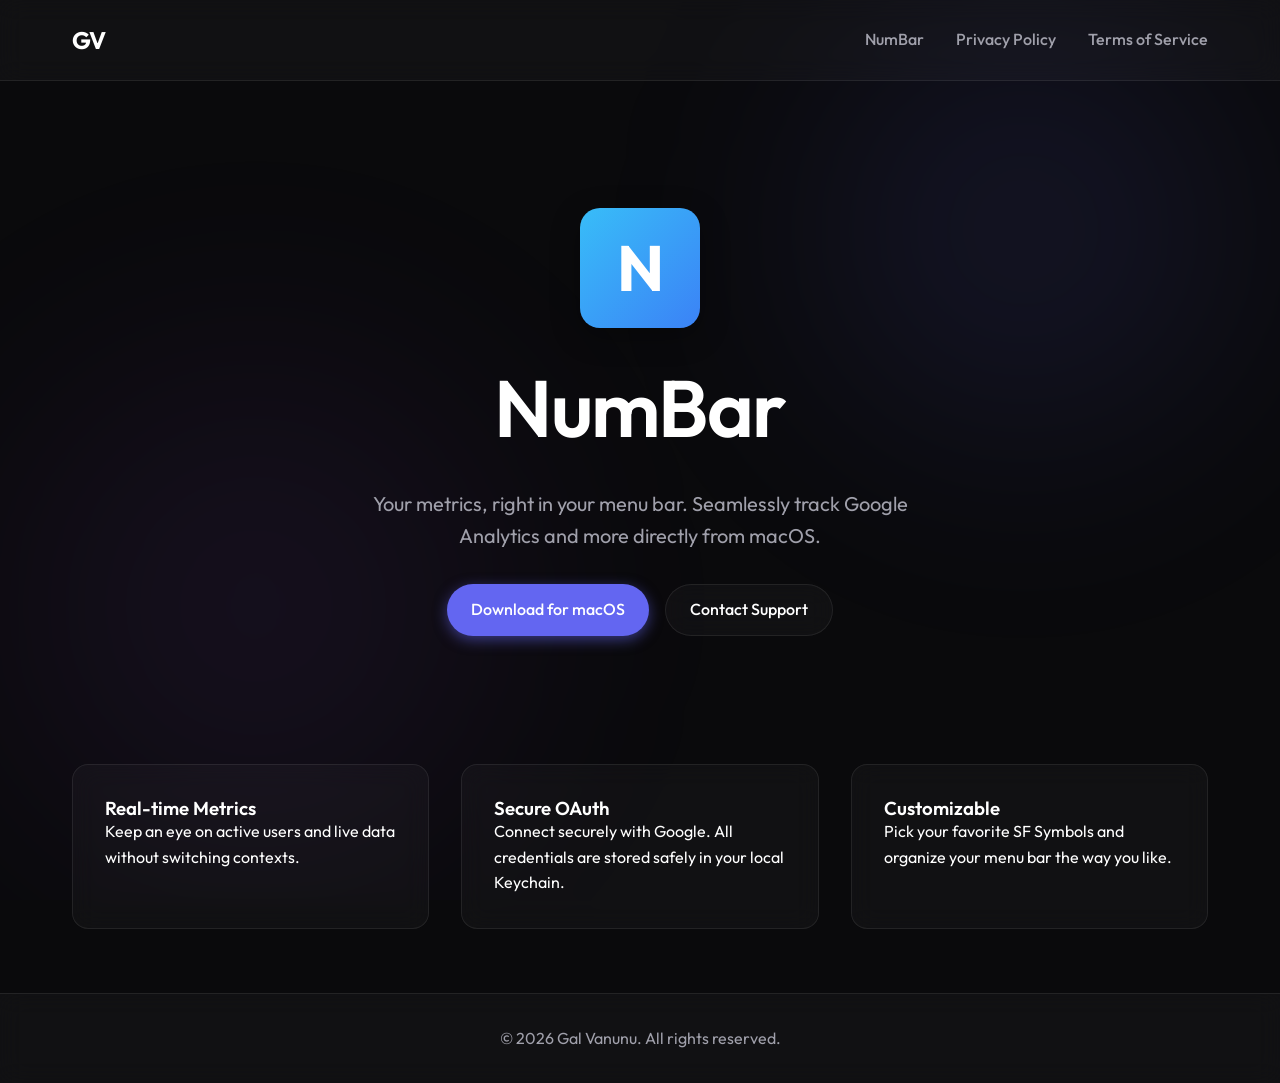
==== numbar/index.html @ 0da2320a "feat(portfolio) - initial commit for portfolio" ====
<!DOCTYPE html>
<html lang="en">
<head>
    <meta charset="UTF-8">
    <meta name="viewport" content="width=device-width, initial-scale=1.0">
    <title>NumBar - App Details</title>
    <meta name="description" content="NumBar - Menu bar analytics and metrics tracking.">
    <link rel="preconnect" href="https://fonts.googleapis.com">
    <link rel="preconnect" href="https://fonts.gstatic.com" crossorigin>
    <link href="https://fonts.googleapis.com/css2?family=Outfit:wght@300;400;500;600;700&display=swap" rel="stylesheet">
    <link rel="stylesheet" href="../style.css">
</head>
<body>
    <div class="background-effects">
        <div class="glow glow-1"></div>
        <div class="glow glow-2"></div>
    </div>
    
    <header class="main-header glass">
        <div class="container header-content">
            <a href="../index.html"><h1>GV</h1></a>
            <nav>
                <a href="index.html">NumBar</a>
                <a href="privacy.html">Privacy Policy</a>
                <a href="tos.html">Terms of Service</a>
            </nav>
        </div>
    </header>

    <main>
        <section class="hero container">
            <div class="app-icon-placeholder numbar-icon" style="width: 120px; height: 120px; font-size: 4rem; margin-bottom: 2rem;">N</div>
            <div class="hero-content">
                <h1 class="hero-title">NumBar</h1>
                <p class="hero-subtitle">Your metrics, right in your menu bar. Seamlessly track Google Analytics and more directly from macOS.</p>
                <div style="margin-top: 2rem; display: flex; justify-content: center; gap: 1rem;">
                    <a href="#" class="btn btn-primary">Download for macOS</a>
                    <a href="mailto:contact@example.com" class="btn glass">Contact Support</a>
                </div>
            </div>
        </section>
        
        <section class="container" style="padding-bottom: 4rem;">
            <div class="apps-grid">
                <div class="app-card glass" style="text-align: left;">
                    <h3>Real-time Metrics</h3>
                    <p>Keep an eye on active users and live data without switching contexts.</p>
                </div>
                <div class="app-card glass" style="text-align: left;">
                    <h3>Secure OAuth</h3>
                    <p>Connect securely with Google. All credentials are stored safely in your local Keychain.</p>
                </div>
                <div class="app-card glass" style="text-align: left;">
                    <h3>Customizable</h3>
                    <p>Pick your favorite SF Symbols and organize your menu bar the way you like.</p>
                </div>
            </div>
        </section>
    </main>

    <footer class="main-footer glass">
        <div class="container">
            <p>&copy; 2026 Gal Vanunu. All rights reserved.</p>
        </div>
    </footer>
</body>
</html>
---- style.css ----
:root {
    --bg-color: #0a0a0c;
    --text-primary: #ffffff;
    --text-secondary: #a0a0ab;
    --accent-color: #6366f1;
    --accent-glow: rgba(99, 102, 241, 0.5);
    
    --glass-bg: rgba(255, 255, 255, 0.03);
    --glass-border: rgba(255, 255, 255, 0.08);
    
    --font-primary: 'Outfit', -apple-system, BlinkMacSystemFont, sans-serif;
    
    --spacing-sm: 1rem;
    --spacing-md: 2rem;
    --spacing-lg: 4rem;
    --spacing-xl: 8rem;
    
    --border-radius: 16px;
    --transition: all 0.3s cubic-bezier(0.25, 0.8, 0.25, 1);
}

* {
    margin: 0;
    padding: 0;
    box-sizing: border-box;
}

html {
    scroll-behavior: smooth;
}

body {
    background-color: var(--bg-color);
    color: var(--text-primary);
    font-family: var(--font-primary);
    line-height: 1.6;
    overflow-x: hidden;
    min-height: 100vh;
    display: flex;
    flex-direction: column;
}

a {
    color: inherit;
    text-decoration: none;
}

/* Background Effects */
.background-effects {
    position: fixed;
    top: 0;
    left: 0;
    width: 100vw;
    height: 100vh;
    z-index: -1;
    overflow: hidden;
    pointer-events: none;
}

.glow {
    position: absolute;
    border-radius: 50%;
    filter: blur(100px);
    opacity: 0.5;
}

.glow-1 {
    top: -10%;
    right: -5%;
    width: 50vw;
    height: 50vw;
    background: radial-gradient(circle, rgba(99,102,241,0.3) 0%, rgba(0,0,0,0) 70%);
}

.glow-2 {
    bottom: -10%;
    left: -10%;
    width: 60vw;
    height: 60vw;
    background: radial-gradient(circle, rgba(168,85,247,0.2) 0%, rgba(0,0,0,0) 70%);
}

/* Typography */
h1, h2, h3, h4 {
    line-height: 1.2;
    font-weight: 600;
}

.gradient-text {
    background: linear-gradient(135deg, #a855f7 0%, #6366f1 100%);
    -webkit-background-clip: text;
    -webkit-text-fill-color: transparent;
    background-clip: text;
}

/* Layout */
.container {
    width: 100%;
    max-width: 1200px;
    margin: 0 auto;
    padding: 0 var(--spacing-md);
}

.glass {
    background: var(--glass-bg);
    backdrop-filter: blur(12px);
    -webkit-backdrop-filter: blur(12px);
    border: 1px solid var(--glass-border);
}

/* Header */
.main-header {
    position: fixed;
    top: 0;
    left: 0;
    width: 100%;
    z-index: 100;
    border-bottom: 1px solid var(--glass-border);
    border-top: none;
    border-left: none;
    border-right: none;
}

.header-content {
    display: flex;
    justify-content: space-between;
    align-items: center;
    height: 80px;
}

.header-content h1 {
    font-size: 1.5rem;
    font-weight: 700;
    letter-spacing: -1px;
}

nav {
    display: flex;
    gap: var(--spacing-md);
    align-items: center;
}

nav a:not(.btn) {
    color: var(--text-secondary);
    transition: var(--transition);
    font-weight: 500;
}

nav a:not(.btn):hover {
    color: var(--text-primary);
}

/* Buttons */
.btn {
    display: inline-flex;
    align-items: center;
    justify-content: center;
    padding: 0.75rem 1.5rem;
    border-radius: 99px;
    font-weight: 500;
    transition: var(--transition);
    cursor: pointer;
}

.btn-primary {
    background: var(--accent-color);
    color: white;
    box-shadow: 0 4px 14px 0 var(--accent-glow);
}

.btn-primary:hover {
    background: #4f46e5;
    transform: translateY(-2px);
    box-shadow: 0 6px 20px 0 var(--accent-glow);
}

/* Hero Section */
.hero {
    padding-top: calc(80px + var(--spacing-xl));
    padding-bottom: var(--spacing-xl);
    text-align: center;
}

.hero-title {
    font-size: clamp(3rem, 8vw, 5rem);
    margin-bottom: var(--spacing-md);
    letter-spacing: -0.02em;
}

.hero-subtitle {
    font-size: 1.25rem;
    color: var(--text-secondary);
    max-width: 600px;
    margin: 0 auto;
}

/* Apps Section */
.apps-section {
    padding-bottom: var(--spacing-xl);
}

.section-title {
    font-size: 2.5rem;
    margin-bottom: var(--spacing-lg);
    text-align: center;
}

.apps-grid {
    display: grid;
    grid-template-columns: repeat(auto-fill, minmax(300px, 1fr));
    gap: var(--spacing-md);
}

.app-card {
    display: flex;
    flex-direction: column;
    padding: var(--spacing-md);
    border-radius: var(--border-radius);
    transition: var(--transition);
    text-align: center;
}

.app-card:hover {
    transform: translateY(-8px);
    background: rgba(255, 255, 255, 0.05);
    border-color: rgba(255, 255, 255, 0.15);
}

.app-icon-placeholder {
    width: 80px;
    height: 80px;
    border-radius: 20px;
    margin: 0 auto var(--spacing-md);
    display: flex;
    align-items: center;
    justify-content: center;
    font-size: 2rem;
    font-weight: 700;
    box-shadow: 0 8px 30px rgba(0,0,0,0.3);
}

.app-icon-image {
    width: 80px;
    height: 80px;
    border-radius: 20px;
    margin: 0 auto var(--spacing-md);
    display: block;
    object-fit: cover;
    box-shadow: 0 8px 30px rgba(0,0,0,0.3);
}

.numbar-icon {
    background: linear-gradient(135deg, #38bdf8 0%, #3b82f6 100%);
    color: white;
}

.stocking-icon {
    background: linear-gradient(135deg, #10b981 0%, #059669 100%);
    color: white;
}

.upcoming-icon {
    background: rgba(255,255,255,0.05);
    border: 1px dashed rgba(255,255,255,0.2);
    color: var(--text-secondary);
    box-shadow: none;
}

.app-info h3 {
    font-size: 1.5rem;
    margin-bottom: 0.5rem;
}

.app-info p {
    color: var(--text-secondary);
    font-size: 0.95rem;
}

/* Document Pages (Privacy, TOS) */
.doc-section {
    padding-top: calc(80px + var(--spacing-lg));
    padding-bottom: var(--spacing-xl);
    max-width: 800px;
    margin: 0 auto;
}

.doc-section h1 {
    font-size: 3rem;
    margin-bottom: 2rem;
}

.doc-content h2 {
    font-size: 1.8rem;
    margin-top: 2.5rem;
    margin-bottom: 1rem;
    color: var(--text-primary);
}

.doc-content p {
    color: var(--text-secondary);
    margin-bottom: 1.5rem;
}

.doc-content ul {
    color: var(--text-secondary);
    margin-bottom: 1.5rem;
    padding-left: 1.5rem;
}

.doc-content li {
    margin-bottom: 0.5rem;
}

/* Footer */
.main-footer {
    margin-top: auto;
    padding: var(--spacing-md) 0;
    text-align: center;
    color: var(--text-secondary);
    border-top: 1px solid var(--glass-border);
    border-bottom: none;
    border-left: none;
    border-right: none;
}

/* Responsive adjustments */
@media (max-width: 768px) {
    .header-content {
        flex-direction: column;
        justify-content: center;
        gap: 1rem;
        height: auto;
        padding: 1rem 0;
    }
    
    nav {
        gap: 1rem;
    }
    
    .hero {
        padding-top: calc(140px + var(--spacing-lg));
    }
    
    .doc-section {
        padding-top: calc(140px + var(--spacing-md));
    }
}
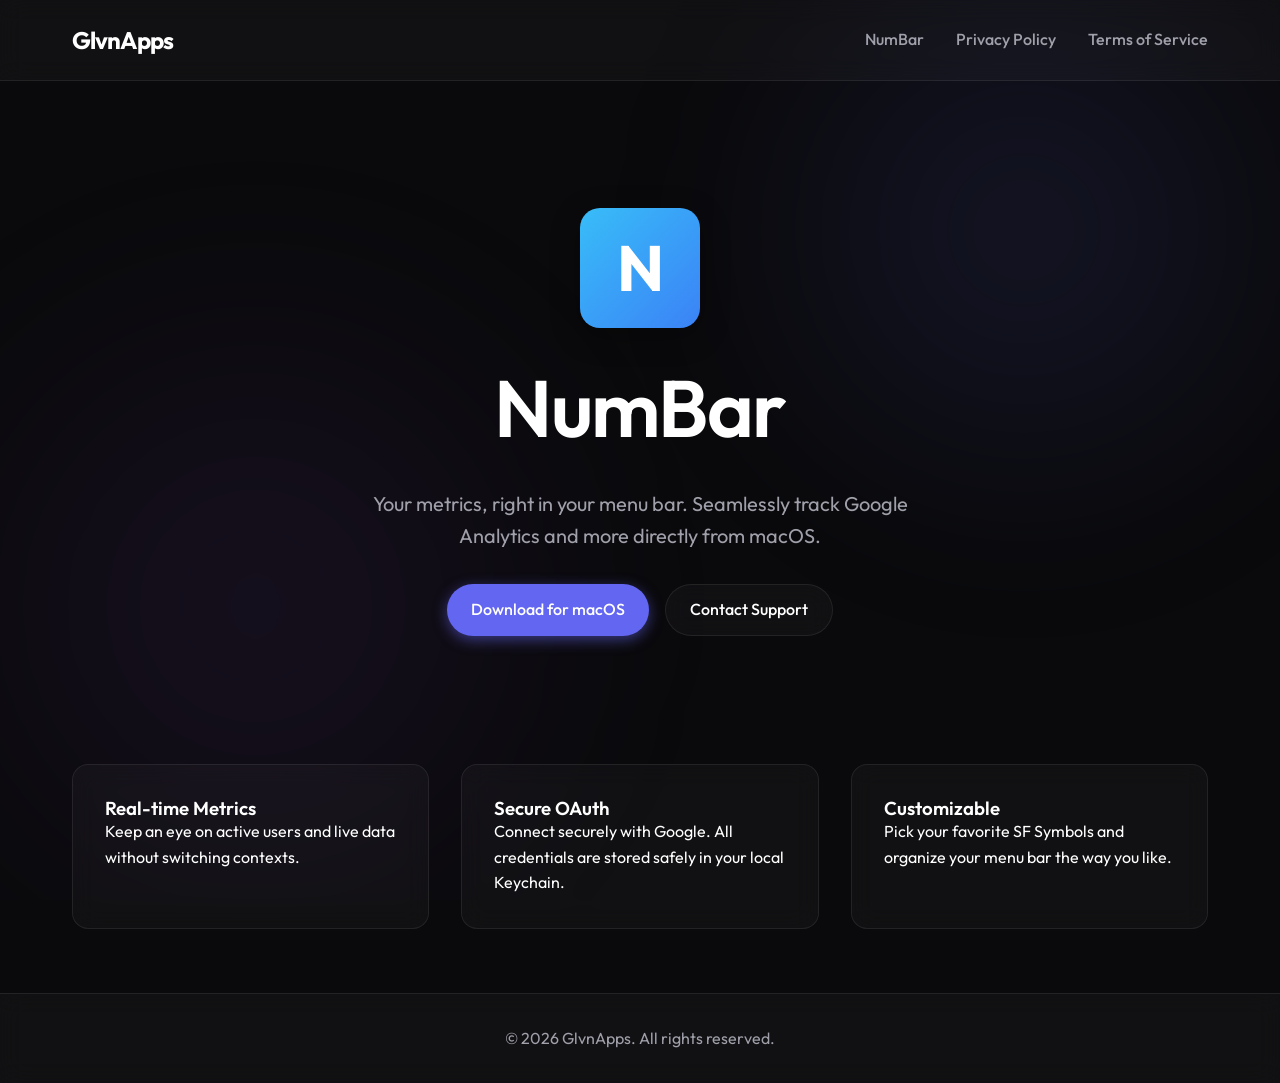
==== commit 17fcec1a: "texts update and bullets style update" ====
--- a/numbar/index.html
+++ b/numbar/index.html
@@ -18,7 +18,7 @@
     
     <header class="main-header glass">
         <div class="container header-content">
-            <a href="../index.html"><h1>GV</h1></a>
+            <a href="../index.html"><h1>GlvnApps</h1></a>
             <nav>
                 <a href="index.html">NumBar</a>
                 <a href="privacy.html">Privacy Policy</a>
@@ -35,7 +35,7 @@
                 <p class="hero-subtitle">Your metrics, right in your menu bar. Seamlessly track Google Analytics and more directly from macOS.</p>
                 <div style="margin-top: 2rem; display: flex; justify-content: center; gap: 1rem;">
                     <a href="#" class="btn btn-primary">Download for macOS</a>
-                    <a href="mailto:contact@example.com" class="btn glass">Contact Support</a>
+                    <a href="mailto:glvnapps@gmail.com" class="btn glass">Contact Support</a>
                 </div>
             </div>
         </section>
@@ -60,7 +60,7 @@
 
     <footer class="main-footer glass">
         <div class="container">
-            <p>&copy; 2026 Gal Vanunu. All rights reserved.</p>
+            <p>&copy; 2026 GlvnApps. All rights reserved.</p>
         </div>
     </footer>
 </body>
--- a/style.css
+++ b/style.css
@@ -296,12 +296,27 @@
     color: var(--text-primary);
 }
 
+.doc-content h3 {
+    font-size: 1.4rem;
+    margin-top: 2rem;
+    margin-bottom: 1rem;
+    color: var(--text-primary);
+}
+
+.doc-content h4 {
+    font-size: 1.1rem;
+    margin-top: 1.5rem;
+    margin-bottom: 0.5rem;
+    color: var(--text-primary);
+}
+
 .doc-content p {
     color: var(--text-secondary);
     margin-bottom: 1.5rem;
 }
 
-.doc-content ul {
+.doc-content ul,
+.doc-content ol {
     color: var(--text-secondary);
     margin-bottom: 1.5rem;
     padding-left: 1.5rem;
